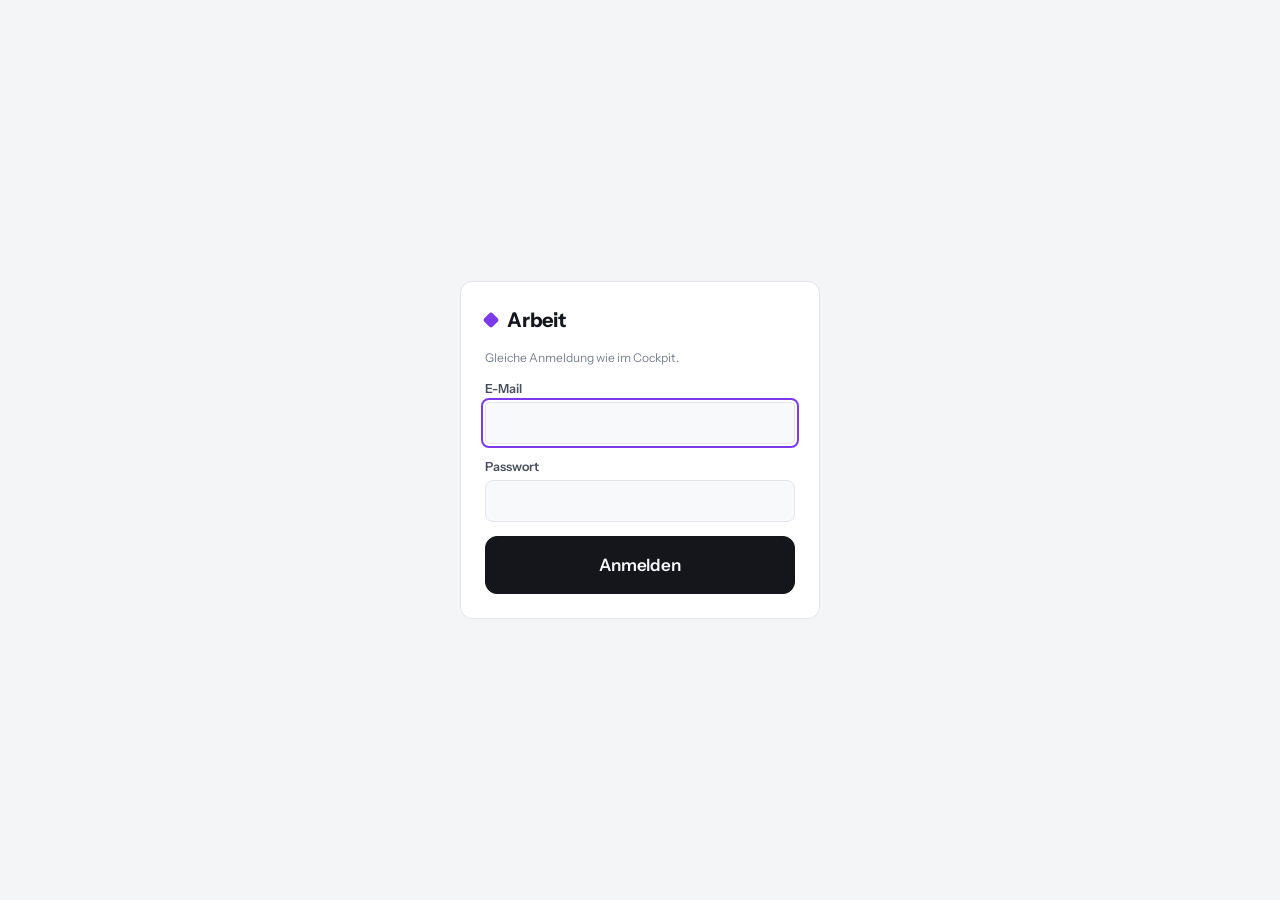
==== arbeit.html @ e33d7625 "Neue Seite Arbeit: Zeiterfassung, Erfolge, Vorhaben (Bauleiter); Link im Cockpit Co-Authored-By: Cla" ====
<!doctype html>
<html lang="de">
<head>
<meta charset="utf-8">
<meta name="viewport" content="width=device-width, initial-scale=1, viewport-fit=cover">
<meta name="robots" content="noindex, nofollow">
<title>Arbeit · Cockpit</title>
<meta name="theme-color" content="#f4f5f7">
<link rel="manifest" href="manifest.webmanifest">
<link rel="icon" href="icon.svg" type="image/svg+xml">
<link rel="apple-touch-icon" href="icon-180.png">
<meta name="mobile-web-app-capable" content="yes">
<meta name="apple-mobile-web-app-capable" content="yes">
<meta name="apple-mobile-web-app-title" content="Cockpit">
<script>try{var t=localStorage.getItem("cockpit_theme");if(t==="light"||t==="dark")document.documentElement.dataset.theme=t;}catch(e){}</script>
<link rel="preconnect" href="https://fonts.googleapis.com">
<link rel="preconnect" href="https://fonts.gstatic.com" crossorigin>
<link rel="stylesheet" href="https://fonts.googleapis.com/css2?family=Instrument+Sans:wght@400;500;600;700&family=JetBrains+Mono:wght@400;500;600&display=swap">
<style>
:root{
  --bg:#f4f5f7; --panel:#ffffff; --panel-2:#f8f9fb; --line:#e3e5ea; --line-2:#eceef2;
  --ink:#14161b; --ink-2:#4a4f5c; --ink-3:#7c8190;
  --brand:#c2272d; --work:#7c3aed; --work-soft:#efe9fd; --on-work:#ffffff;
  --good:#0f8a4f; --good-soft:#e3f4ea; --bad:#d23b3b; --bad-soft:#fbe7e7; --warn:#b77700; --warn-soft:#fbf1dc;
  --mono:"JetBrains Mono",ui-monospace,SFMono-Regular,Menlo,monospace;
  --sans:"Instrument Sans",system-ui,-apple-system,"Segoe UI",sans-serif;
}
@media (prefers-color-scheme: dark){
  :root:not([data-theme="light"]){
    color-scheme:dark;
    --bg:#0f1115; --panel:#171a20; --panel-2:#1c2027; --line:#2a2f38; --line-2:#232730;
    --ink:#f1f2f5; --ink-2:#b4b8c3; --ink-3:#848a98;
    --brand:#ef5a5f; --work:#a78bfa; --work-soft:#2a2140; --on-work:#14161b;
    --good:#3cc47e; --good-soft:#15301f; --bad:#f0625f; --bad-soft:#3a1c1c; --warn:#e2a63a; --warn-soft:#352a14;
  }
}
:root[data-theme="dark"]{
  color-scheme:dark;
  --bg:#0f1115; --panel:#171a20; --panel-2:#1c2027; --line:#2a2f38; --line-2:#232730;
  --ink:#f1f2f5; --ink-2:#b4b8c3; --ink-3:#848a98;
  --brand:#ef5a5f; --work:#a78bfa; --work-soft:#2a2140; --on-work:#14161b;
  --good:#3cc47e; --good-soft:#15301f; --bad:#f0625f; --bad-soft:#3a1c1c; --warn:#e2a63a; --warn-soft:#352a14;
}
*{box-sizing:border-box}
[hidden]{display:none!important}
body{margin:0;background:var(--bg);color:var(--ink);font-family:var(--sans);font-size:14px;line-height:1.45}
.wrap{max-width:760px;margin:0 auto;padding-inline:16px;padding-block:18px 60px;display:grid;gap:16px}
.wrap > *{min-width:0}
.num{font-family:var(--mono);font-variant-numeric:tabular-nums}
a{color:inherit}
:focus-visible{outline:2px solid var(--work);outline-offset:2px;border-radius:4px}
.top{display:flex;align-items:center;justify-content:space-between;gap:10px;flex-wrap:wrap}
.logo{display:flex;align-items:center;gap:10px;font-weight:700;font-size:20px;letter-spacing:-.01em}
.logo i{width:12px;height:12px;border-radius:3px;background:var(--work);display:block;transform:rotate(45deg)}
.links{display:flex;gap:8px;flex-wrap:wrap}
.link,.btn{display:inline-flex;align-items:center;justify-content:center;gap:6px;padding:7px 12px;border:1px solid var(--line);background:var(--panel);border-radius:8px;text-decoration:none;font:inherit;font-weight:500;font-size:13px;color:inherit;cursor:pointer;white-space:nowrap}
.link:hover,.btn:hover{border-color:var(--ink-3)}
.btn.primary{background:var(--ink);color:var(--bg);border-color:var(--ink);font-weight:600}
.btn.work{background:var(--work);color:var(--on-work);border-color:var(--work);font-weight:650}
.btn.big{padding:16px;font-size:17px;border-radius:12px;width:100%}
.btn.danger{color:var(--bad)}
.btn:disabled{opacity:.5;cursor:default}
.tabs{display:grid;grid-template-columns:repeat(3,1fr);border:1px solid var(--line);border-radius:10px;overflow:hidden;background:var(--panel)}
.tabs button{font:inherit;font-size:14px;font-weight:550;padding:10px;background:transparent;border:0;color:var(--ink-2);cursor:pointer}
.tabs button+button{border-left:1px solid var(--line)}
.tabs button[aria-selected="true"]{background:var(--work);color:var(--on-work)}
.card{background:var(--panel);border:1px solid var(--line);border-radius:12px;padding:16px;display:grid;gap:12px}
.card h2{margin:0;font-size:15px;font-weight:650}
.lbl{font-size:11.5px;text-transform:uppercase;letter-spacing:.06em;color:var(--ink-3);font-weight:600}
.big{font-size:26px;font-weight:600;letter-spacing:-.01em}
.muted{color:var(--ink-3)} .pos{color:var(--good)} .neg{color:var(--bad)} .err{color:var(--bad);font-size:13px}
.kpis{display:grid;grid-template-columns:repeat(3,1fr);gap:12px}
.kpis .big{font-size:19px;margin-top:3px}
.row{display:flex;align-items:center;justify-content:space-between;gap:10px}
.stepper{display:inline-flex;align-items:center;gap:8px}
.stepper button{width:34px;height:34px;border-radius:8px;border:1px solid var(--line);background:var(--panel-2);font:inherit;font-size:16px;color:inherit;cursor:pointer}
.list{list-style:none;margin:0;padding:0;display:grid}
.list li{padding:11px 0;border-bottom:1px solid var(--line-2);display:grid;gap:3px;cursor:pointer}
.list li:last-child{border-bottom:0}
.list .line1{display:flex;justify-content:space-between;gap:10px;align-items:baseline}
.list .line1 > :first-child{min-width:0;overflow:hidden;text-overflow:ellipsis;white-space:nowrap}
.list li,.list .line1{min-width:0}
.list .line1 > :last-child{flex:none}
.list .line1 > .wrap-title{white-space:normal;overflow:visible}
.list .sub{font-size:12.5px;color:var(--ink-2)}
.tag{display:inline-block;font-size:11px;font-weight:650;padding:1px 7px;border-radius:999px;background:var(--work-soft);color:var(--work);margin-left:6px;vertical-align:1px}
.tag.urlaub{background:var(--good-soft);color:var(--good)} .tag.krank{background:var(--bad-soft);color:var(--bad)} .tag.feiertag{background:var(--warn-soft);color:var(--warn)}
form.grid{display:grid;gap:10px}
label.f{display:grid;gap:4px;font-size:12.5px;font-weight:600;color:var(--ink-2)}
input,select,textarea{font:inherit;font-size:15px;padding:9px 11px;border:1px solid var(--line);border-radius:8px;background:var(--panel-2);color:var(--ink);width:100%;min-width:0}
textarea{min-height:64px;resize:vertical}
.two{display:grid;grid-template-columns:1fr 1fr;gap:10px}
.month{font-size:12px;text-transform:uppercase;letter-spacing:.06em;color:var(--ink-3);font-weight:650;margin-top:6px}
.status-sel{font-size:13px;padding:5px 8px;width:auto}
dialog{border:1px solid var(--line);border-radius:14px;background:var(--panel);color:var(--ink);padding:18px;width:min(460px,calc(100vw - 32px))}
dialog::backdrop{background:rgb(0 0 0 / .45)}
.toast{position:fixed;left:50%;bottom:24px;transform:translateX(-50%);background:var(--ink);color:var(--bg);padding:10px 16px;border-radius:10px;font-size:13.5px;font-weight:550;box-shadow:0 8px 24px rgb(0 0 0 / .2);z-index:10}
.hint{font-size:12px;color:var(--ink-3)}
.login{min-height:100vh;min-height:100dvh;display:grid;place-items:center;padding:48px 16px}
.login form{width:100%;max-width:360px;background:var(--panel);border:1px solid var(--line);border-radius:12px;padding:24px;display:grid;gap:14px}
@media (max-width:480px){ .two{grid-template-columns:1fr} .kpis .big{font-size:17px} }
</style>
</head>
<body>

<div class="login" id="login" hidden>
  <form id="login-form" autocomplete="on">
    <div class="logo"><i></i>Arbeit</div>
    <div class="hint">Gleiche Anmeldung wie im Cockpit.</div>
    <label class="f">E-Mail<input id="login-email" type="email" autocomplete="username" required></label>
    <label class="f">Passwort<input id="login-pass" type="password" autocomplete="current-password" required></label>
    <div class="err" id="login-err" role="alert" hidden></div>
    <button type="submit" class="btn primary big" id="login-btn">Anmelden</button>
  </form>
</div>

<div class="wrap" id="app" hidden>
  <header class="top">
    <div class="logo"><i></i>Arbeit <span class="muted" style="font-size:13px;font-weight:500" id="today"></span></div>
    <nav class="links">
      <a class="link" href="index.html">◆ Cockpit</a>
      <button type="button" class="link" id="theme-btn" aria-label="Farbschema wechseln"></button>
    </nav>
  </header>

  <div class="tabs" role="tablist">
    <button type="button" role="tab" data-tab="zeit">Zeit</button>
    <button type="button" role="tab" data-tab="erfolge">Erfolge</button>
    <button type="button" role="tab" data-tab="vorhaben">Vorhaben</button>
  </div>

  <!-- ================= ZEIT ================= -->
  <section data-panel="zeit" class="wrap" style="padding:0;gap:16px">
    <div class="card" id="today-card"><div class="muted">Wird geladen …</div></div>
    <div class="card">
      <div class="kpis">
        <div><div class="lbl">Diese Woche</div><div class="big num" id="k-week">–</div><div class="hint" id="k-week-sub"></div></div>
        <div><div class="lbl">Dieser Monat</div><div class="big num" id="k-month">–</div><div class="hint" id="k-month-sub"></div></div>
        <div><div class="lbl">Überstunden</div><div class="big num" id="k-over">–</div><div class="hint">seit Beginn</div></div>
      </div>
    </div>
    <div class="card">
      <div class="row"><h2>Tage</h2><button type="button" class="btn" id="add-day">+ Tag nachtragen</button></div>
      <ul class="list" id="day-list"></ul>
      <div class="hint">Antippen zum Bearbeiten. Soll: 8 h netto je Werktag (40 h/Woche, 45 min Pause). Urlaub/Krank/Feiertag zählen als erfüllt.</div>
    </div>
  </section>

  <!-- ================= ERFOLGE ================= -->
  <section data-panel="erfolge" class="wrap" style="padding:0;gap:16px" hidden>
    <div class="card">
      <h2>Erfolg festhalten</h2>
      <form class="grid" id="win-form">
        <label class="f">Was habe ich gemacht? *<input name="titel" required placeholder="z. B. Bauablauf Rohbau umgeplant"></label>
        <label class="f">Was hat es gebracht?<textarea name="wirkung" placeholder="Wirkung für Firma/Projekt/Team"></textarea></label>
        <div class="two">
          <label class="f">Messbar (Zahl)<input name="zahl" placeholder="z. B. 3 Tage früher, 4.000 € gespart"></label>
          <label class="f">Kategorie<select name="kategorie">
            <option>Zeit</option><option>Geld</option><option>Qualität</option><option>Sicherheit</option>
            <option>Team</option><option>Kunde</option><option>Prozess</option><option>Sonstiges</option></select></label>
        </div>
        <label class="f">Datum<input name="datum" type="date" required></label>
        <input type="hidden" name="id">
        <div class="row"><button type="submit" class="btn work" style="flex:1">Speichern</button><button type="button" class="btn" id="win-cancel" hidden>Abbrechen</button></div>
      </form>
      <div class="hint">Nur eigene Beiträge – keine Firmeninterna (Kundennamen, Preise, interne Dokumente).</div>
    </div>
    <div class="card"><div class="row"><h2>Gesammelt</h2><span class="muted" id="win-count"></span></div><div id="win-list"></div></div>
  </section>

  <!-- ================= VORHABEN ================= -->
  <section data-panel="vorhaben" class="wrap" style="padding:0;gap:16px" hidden>
    <div class="card">
      <h2>Neues Vorhaben / Idee</h2>
      <form class="grid" id="plan-form">
        <label class="f">Titel *<input name="titel" required placeholder="z. B. Wochenplanung mit Nachunternehmern einführen"></label>
        <label class="f">Notiz<textarea name="beschreibung" placeholder="Warum, wie, mit wem …"></textarea></label>
        <button type="submit" class="btn work">Hinzufügen</button>
      </form>
    </div>
    <div class="card"><h2>Liste</h2><div id="plan-list"></div></div>
  </section>
</div>

<!-- Tag bearbeiten -->
<dialog id="day-dlg">
  <form class="grid" id="day-form" method="dialog">
    <div class="row"><h2 style="margin:0;font-size:16px" id="day-dlg-title">Tag bearbeiten</h2></div>
    <div class="two">
      <label class="f">Datum<input name="tag" type="date" required></label>
      <label class="f">Art<select name="art"><option value="arbeit">Arbeit</option><option value="urlaub">Urlaub</option><option value="krank">Krank</option><option value="feiertag">Feiertag</option></select></label>
    </div>
    <div class="two" id="day-times">
      <label class="f">Beginn<input name="beginn" type="time"></label>
      <label class="f">Ende<input name="ende" type="time"></label>
    </div>
    <label class="f" id="day-pause">Pause (Minuten)<input name="pause_min" type="number" min="0" step="5"></label>
    <label class="f">Notiz<input name="notiz" placeholder="optional, z. B. Baustelle"></label>
    <div class="row">
      <button type="button" class="btn danger" id="day-del">Löschen</button>
      <span style="flex:1"></span>
      <button type="button" class="btn" id="day-cancel">Abbrechen</button>
      <button type="submit" class="btn primary">Speichern</button>
    </div>
  </form>
</dialog>

<div class="toast" id="toast" hidden></div>

<script>
(function(){
  // ---------- Grundlagen ----------
  const SUPABASE_URL = "https://qqsxtzbukkneptegkbkf.supabase.co";
  const SUPABASE_KEY = "sb_publishable_pOBjg9lbOcJwV-4qz9ilAw_YZwADBCT"; // öffentlich gedacht, Schutz über Login + RLS
  const SESSION_KEY = "cockpit_session";                                  // gleiche Sitzung wie Cockpit/Journal
  const SOLL_MIN = 8 * 60, DEFAULT_PAUSE = 45;
  const $ = s => document.querySelector(s);
  const esc = s => String(s ?? "").replace(/[&<>"]/g, c => ({"&":"&amp;","<":"&lt;",">":"&gt;",'"':"&quot;"}[c]));
  const pad = n => String(n).padStart(2, "0");
  const isoDay = d => `${d.getFullYear()}-${pad(d.getMonth()+1)}-${pad(d.getDate())}`;   // lokales Datum
  const hm = min => { const s = min < 0 ? "−" : ""; min = Math.abs(Math.round(min)); return `${s}${Math.floor(min/60)}:${pad(min%60)} h`; };
  const hmSigned = min => (min > 0 ? "+" : "") + hm(min);
  const clock = ts => ts ? new Date(ts).toLocaleTimeString("de-DE", {hour:"2-digit", minute:"2-digit"}) : "–";
  const dayLabel = tag => new Date(tag + "T12:00:00").toLocaleDateString("de-DE", {weekday:"short", day:"2-digit", month:"2-digit"});
  const isWeekday = tag => { const d = new Date(tag + "T12:00:00").getDay(); return d >= 1 && d <= 5; };
  function toast(msg){ const t = $("#toast"); t.textContent = msg; t.hidden = false; clearTimeout(t._h); t._h = setTimeout(() => t.hidden = true, 2200); }
  $("#today").textContent = new Date().toLocaleDateString("de-DE", {weekday:"long", day:"numeric", month:"long"});

  // ---------- Supabase ----------
  function loadSession(){ try{ return JSON.parse(localStorage.getItem(SESSION_KEY)); }catch(e){ return null; } }
  function saveSession(s){ try{ s ? localStorage.setItem(SESSION_KEY, JSON.stringify(s)) : localStorage.removeItem(SESSION_KEY); }catch(e){} }
  async function authRequest(grant, body){
    const res = await fetch(`${SUPABASE_URL}/auth/v1/token?grant_type=${grant}`, {method:"POST", headers:{apikey:SUPABASE_KEY, "Content-Type":"application/json"}, body:JSON.stringify(body)});
    const d = await res.json().catch(() => ({}));
    if(!res.ok) throw Object.assign(new Error(d.error_description || d.msg || d.message || ("HTTP " + res.status)), {status:res.status});
    const s = {access_token:d.access_token, refresh_token:d.refresh_token, expires_at:d.expires_at || Math.floor(Date.now()/1000) + (d.expires_in || 3600), email:d.user && d.user.email};
    saveSession(s); return s;
  }
  async function validSession(){
    const s = loadSession();
    if(!s || !s.refresh_token) return null;
    if(s.expires_at - 60 > Date.now()/1000) return s;
    try{ return await authRequest("refresh_token", {refresh_token:s.refresh_token}); }
    catch(e){ if(e.status >= 400 && e.status < 500) saveSession(null); return null; }
  }
  async function sb(method, path, body, prefer){
    const s = await validSession();
    if(!s){ showLogin(); throw new Error("nicht angemeldet"); }
    const res = await fetch(`${SUPABASE_URL}/rest/v1/${path}`, {method, headers:{apikey:SUPABASE_KEY, Authorization:"Bearer " + s.access_token, "Content-Type":"application/json", ...(prefer ? {Prefer:prefer} : {})}, body: body === undefined ? undefined : JSON.stringify(body)});
    if(res.status === 401){ saveSession(null); showLogin(); throw new Error("Sitzung abgelaufen"); }
    if(!res.ok) throw new Error(`HTTP ${res.status}: ${(await res.text()).slice(0,160)}`);
    const t = await res.text(); return t ? JSON.parse(t) : null;
  }
  const upsertDay = row => sb("POST", "work_days?on_conflict=tag", [{...row, updated_at:new Date().toISOString()}], "resolution=merge-duplicates,return=minimal");

  // ---------- ZEIT ----------
  let DAYS = [];
  const netMin = (d, now = Date.now()) => {
    if(d.art !== "arbeit") return isWeekday(d.tag) ? SOLL_MIN : 0;
    if(!d.beginn) return 0;
    const end = d.ende ? new Date(d.ende).getTime() : now;
    return Math.max(0, (end - new Date(d.beginn).getTime()) / 6e4 - (d.pause_min || 0));
  };
  const sollMin = d => isWeekday(d.tag) ? SOLL_MIN : 0;

  async function loadDays(){
    try{ DAYS = await sb("GET", "work_days?select=*&order=tag.desc&limit=400"); renderZeit(); }
    catch(e){ $("#today-card").innerHTML = `<div class="err">Arbeitszeiten konnten nicht geladen werden (${esc(e.message)}).</div>`; }
  }
  function renderZeit(){
    const today = isoDay(new Date()), d = DAYS.find(x => x.tag === today);
    const card = $("#today-card");
    if(!d || (d.art === "arbeit" && !d.beginn)){
      card.innerHTML = `<div class="lbl">Heute</div>
        <button type="button" class="btn work big" id="btn-start">▶ Arbeitsbeginn jetzt</button>
        <div class="hint">Vergessen? Über „+ Tag nachtragen“ unten kannst du Zeiten auch nachträglich eintragen.</div>`;
      $("#btn-start").onclick = () => stamp("start");
    } else if(d.art !== "arbeit"){
      card.innerHTML = `<div class="lbl">Heute</div><div class="big">${{urlaub:"Urlaub",krank:"Krank",feiertag:"Feiertag"}[d.art] || d.art}</div>`;
    } else if(!d.ende){
      card.innerHTML = `<div class="row"><div><div class="lbl">Heute seit ${clock(d.beginn)}</div><div class="big num" id="live-net">${hm(netMin(d))}</div><div class="hint">netto (abzgl. Pause)</div></div>
          <div class="stepper"><button type="button" id="p-minus" aria-label="Pause kürzer">−</button><div style="text-align:center"><div class="lbl">Pause</div><div class="num">${d.pause_min} min</div></div><button type="button" id="p-plus" aria-label="Pause länger">+</button></div></div>
        <button type="button" class="btn primary big" id="btn-end">■ Feierabend jetzt</button>`;
      $("#btn-end").onclick = () => stamp("end");
      $("#p-minus").onclick = () => changePause(-15); $("#p-plus").onclick = () => changePause(15);
    } else {
      const n = netMin(d), diff = n - sollMin(d);
      card.innerHTML = `<div class="row"><div><div class="lbl">Heute erledigt · ${clock(d.beginn)}–${clock(d.ende)}</div><div class="big num">${hm(n)}</div>
          <div class="hint">Pause ${d.pause_min} min · <span class="${diff >= 0 ? "pos" : "neg"}">${hmSigned(diff)}</span> gegenüber Soll</div></div>
          <button type="button" class="btn" id="btn-edit-today">Bearbeiten</button></div>`;
      $("#btn-edit-today").onclick = () => openDay(d);
    }
    // Kennzahlen
    const now = new Date(), monday = new Date(now); monday.setHours(0,0,0,0); monday.setDate(monday.getDate() - ((monday.getDay()+6)%7));
    const wk = isoDay(monday), mo = today.slice(0,7);
    const week = DAYS.filter(x => x.tag >= wk && x.tag <= today), month = DAYS.filter(x => x.tag.startsWith(mo));
    const sum = arr => arr.reduce((a,x) => a + netMin(x), 0);
    let wdMonth = 0; for(let i = 1; i <= new Date(now.getFullYear(), now.getMonth()+1, 0).getDate(); i++){ if(isWeekday(`${mo}-${pad(i)}`)) wdMonth++; }
    $("#k-week").textContent = hm(sum(week)); $("#k-week-sub").textContent = "von 40:00 h";
    $("#k-month").textContent = hm(sum(month)); $("#k-month-sub").textContent = `von ${hm(wdMonth * SOLL_MIN)}`;
    const over = DAYS.filter(x => x.art !== "arbeit" || x.ende).reduce((a,x) => a + netMin(x) - sollMin(x), 0); // offene Tage zählen erst nach Feierabend
    const ko = $("#k-over"); ko.textContent = hmSigned(over); ko.className = "big num " + (over >= 0 ? "pos" : "neg");
    // Liste
    $("#day-list").innerHTML = DAYS.slice(0, 60).map(x => {
      const n = netMin(x), diff = n - sollMin(x);
      const times = x.art === "arbeit" ? `${clock(x.beginn)}–${x.ende ? clock(x.ende) : "läuft"} · Pause ${x.pause_min} min` : "";
      return `<li data-tag="${x.tag}"><div class="line1"><span>${dayLabel(x.tag)}${x.art !== "arbeit" ? `<span class="tag ${x.art}">${esc({urlaub:"Urlaub",krank:"Krank",feiertag:"Feiertag"}[x.art])}</span>` : ""}</span>
        <span class="num">${hm(n)} <span class="${diff >= 0 ? "pos" : "neg"}" style="font-size:12px">${x.art === "arbeit" && x.ende ? hmSigned(diff) : ""}</span></span></div>
        <div class="sub">${esc(times)}${x.notiz ? (times ? " · " : "") + esc(x.notiz) : ""}</div></li>`;
    }).join("") || `<li class="muted" style="cursor:default">Noch keine Einträge.</li>`;
    document.querySelectorAll("#day-list li[data-tag]").forEach(li => li.onclick = () => openDay(DAYS.find(x => x.tag === li.dataset.tag)));
  }
  setInterval(() => { const el = $("#live-net"); const d = DAYS.find(x => x.tag === isoDay(new Date())); if(el && d && !d.ende) el.textContent = hm(netMin(d)); }, 30e3);

  async function stamp(kind){
    const today = isoDay(new Date()), d = DAYS.find(x => x.tag === today) || {tag:today, art:"arbeit", pause_min:DEFAULT_PAUSE};
    const row = {tag:today, art:"arbeit", pause_min:d.pause_min ?? DEFAULT_PAUSE, beginn:d.beginn || null, ende:d.ende || null, notiz:d.notiz || null};
    if(kind === "start") row.beginn = new Date().toISOString();
    if(kind === "end") row.ende = new Date().toISOString();
    try{ await upsertDay(row); toast(kind === "start" ? "Arbeitsbeginn gespeichert" : "Feierabend gespeichert"); await loadDays(); }
    catch(e){ toast("Fehler: " + e.message); }
  }
  async function changePause(delta){
    const d = DAYS.find(x => x.tag === isoDay(new Date())); if(!d) return;
    try{ await upsertDay({tag:d.tag, pause_min:Math.max(0, (d.pause_min || 0) + delta)}); await loadDays(); }catch(e){ toast("Fehler: " + e.message); }
  }

  // Tag bearbeiten / nachtragen
  const dlg = $("#day-dlg"), df = $("#day-form");
  const timeOf = ts => ts ? `${pad(new Date(ts).getHours())}:${pad(new Date(ts).getMinutes())}` : "";
  const tsOf = (tag, t) => t ? new Date(`${tag}T${t}:00`).toISOString() : null;
  function syncArt(){ const work = df.art.value === "arbeit"; $("#day-times").hidden = !work; $("#day-pause").hidden = !work; }
  df.art.onchange = syncArt;
  function openDay(d){
    const isNew = !d;
    d = d || {tag:isoDay(new Date()), art:"arbeit", pause_min:DEFAULT_PAUSE};
    $("#day-dlg-title").textContent = isNew ? "Tag nachtragen" : "Tag bearbeiten";
    df.tag.value = d.tag; df.tag.disabled = !isNew; df.art.value = d.art || "arbeit";
    df.beginn.value = timeOf(d.beginn); df.ende.value = timeOf(d.ende); df.pause_min.value = d.pause_min ?? DEFAULT_PAUSE; df.notiz.value = d.notiz || "";
    $("#day-del").hidden = isNew; syncArt(); dlg.showModal();
  }
  $("#add-day").onclick = () => openDay(null);
  $("#day-cancel").onclick = () => dlg.close();
  df.onsubmit = async e => {
    e.preventDefault();
    const tag = df.tag.value, art = df.art.value;
    if(art === "arbeit" && df.beginn.value && df.ende.value && df.ende.value <= df.beginn.value){ toast("Ende muss nach Beginn liegen"); return; }
    const row = {tag, art, notiz:df.notiz.value.trim() || null,
      beginn: art === "arbeit" ? tsOf(tag, df.beginn.value) : null, ende: art === "arbeit" ? tsOf(tag, df.ende.value) : null,
      pause_min: art === "arbeit" ? Math.max(0, parseInt(df.pause_min.value || "0", 10)) : 0};
    try{ await upsertDay(row); dlg.close(); toast("Gespeichert"); await loadDays(); }catch(err){ toast("Fehler: " + err.message); }
  };
  $("#day-del").onclick = async () => {
    if(!confirm("Diesen Tag wirklich löschen?")) return;
    try{ await sb("DELETE", `work_days?tag=eq.${df.tag.value}`, undefined, "return=minimal"); dlg.close(); toast("Gelöscht"); await loadDays(); }catch(e){ toast("Fehler: " + e.message); }
  };

  // ---------- ERFOLGE ----------
  let WINS = [];
  const wf = $("#win-form");
  function resetWin(){ wf.reset(); wf.datum.value = isoDay(new Date()); wf.id.value = ""; $("#win-cancel").hidden = true; }
  async function loadWins(){
    try{ WINS = await sb("GET", "work_wins?select=*&order=datum.desc,created_at.desc"); renderWins(); }
    catch(e){ $("#win-list").innerHTML = `<div class="err">Erfolge konnten nicht geladen werden (${esc(e.message)}).</div>`; }
  }
  function renderWins(){
    $("#win-count").textContent = WINS.length ? `${WINS.length} Einträge` : "";
    if(!WINS.length){ $("#win-list").innerHTML = `<div class="muted">Noch nichts gesammelt – der erste Erfolg kommt bestimmt.</div>`; return; }
    let html = "", last = "";
    WINS.forEach(w => {
      const m = new Date(w.datum + "T12:00:00").toLocaleDateString("de-DE", {month:"long", year:"numeric"});
      if(m !== last){ html += `${last ? "</ul>" : ""}<div class="month">${m}</div><ul class="list">`; last = m; }
      html += `<li data-id="${w.id}"><div class="line1"><span><b>${esc(w.titel)}</b>${w.kategorie ? `<span class="tag">${esc(w.kategorie)}</span>` : ""}</span><span class="muted" style="font-size:12px">${dayLabel(w.datum)}</span></div>
        ${w.wirkung ? `<div class="sub">${esc(w.wirkung)}</div>` : ""}${w.zahl ? `<div class="sub num">→ ${esc(w.zahl)}</div>` : ""}</li>`;
    });
    $("#win-list").innerHTML = html + "</ul>";
    document.querySelectorAll("#win-list li[data-id]").forEach(li => li.onclick = () => editWin(WINS.find(w => w.id === li.dataset.id)));
  }
  function editWin(w){
    wf.titel.value = w.titel; wf.wirkung.value = w.wirkung || ""; wf.zahl.value = w.zahl || ""; wf.kategorie.value = w.kategorie || "Sonstiges";
    wf.datum.value = w.datum; wf.id.value = w.id; $("#win-cancel").hidden = false; wf.scrollIntoView({behavior:"smooth"}); wf.titel.focus();
  }
  $("#win-cancel").onclick = resetWin;
  wf.onsubmit = async e => {
    e.preventDefault();
    const row = {titel:wf.titel.value.trim(), wirkung:wf.wirkung.value.trim() || null, zahl:wf.zahl.value.trim() || null, kategorie:wf.kategorie.value, datum:wf.datum.value};
    try{
      if(wf.id.value) await sb("PATCH", `work_wins?id=eq.${wf.id.value}`, row, "return=minimal");
      else await sb("POST", "work_wins", [row], "return=minimal");
      toast("Erfolg gespeichert"); resetWin(); await loadWins();
    }catch(err){ toast("Fehler: " + err.message); }
  };

  // ---------- VORHABEN ----------
  let PLANS = [];
  const STATUS = {idee:"Idee", laeuft:"Läuft", umgesetzt:"Umgesetzt", verworfen:"Verworfen"};
  const pf = $("#plan-form");
  async function loadPlans(){
    try{ PLANS = await sb("GET", "work_plans?select=*&order=created_at.desc"); renderPlans(); }
    catch(e){ $("#plan-list").innerHTML = `<div class="err">Vorhaben konnten nicht geladen werden (${esc(e.message)}).</div>`; }
  }
  function renderPlans(){
    const order = ["laeuft","idee","umgesetzt","verworfen"];
    const sorted = [...PLANS].sort((a,b) => order.indexOf(a.status) - order.indexOf(b.status));
    $("#plan-list").innerHTML = sorted.length ? `<ul class="list">${sorted.map(p => `<li style="cursor:default" data-id="${p.id}">
      <div class="line1"><span class="wrap-title" style="${p.status === "verworfen" ? "text-decoration:line-through;color:var(--ink-3)" : ""}"><b>${esc(p.titel)}</b></span>
        <select class="status-sel" data-id="${p.id}">${Object.entries(STATUS).map(([k,v]) => `<option value="${k}"${k === p.status ? " selected" : ""}>${v}</option>`).join("")}</select></div>
      ${p.beschreibung ? `<div class="sub">${esc(p.beschreibung)}</div>` : ""}</li>`).join("")}</ul>`
      : `<div class="muted">Noch keine Vorhaben.</div>`;
    document.querySelectorAll(".status-sel").forEach(sel => sel.onchange = () => setPlanStatus(sel.dataset.id, sel.value));
  }
  async function setPlanStatus(id, status){
    try{
      await sb("PATCH", `work_plans?id=eq.${id}`, {status, updated_at:new Date().toISOString()}, "return=minimal");
      const p = PLANS.find(x => x.id === id); await loadPlans();
      if(status === "umgesetzt" && p && confirm("Umgesetzt! Als Erfolg festhalten?")){
        showTab("erfolge"); resetWin(); wf.titel.value = p.titel; wf.wirkung.value = p.beschreibung || ""; wf.titel.focus();
      }
    }catch(e){ toast("Fehler: " + e.message); }
  }
  pf.onsubmit = async e => {
    e.preventDefault();
    try{ await sb("POST", "work_plans", [{titel:pf.titel.value.trim(), beschreibung:pf.beschreibung.value.trim() || null}], "return=minimal"); pf.reset(); toast("Vorhaben gespeichert"); await loadPlans(); }
    catch(err){ toast("Fehler: " + err.message); }
  };

  // ---------- Tabs ----------
  function showTab(name){
    document.querySelectorAll(".tabs button").forEach(b => b.setAttribute("aria-selected", String(b.dataset.tab === name)));
    document.querySelectorAll("[data-panel]").forEach(p => p.hidden = p.dataset.panel !== name);
    try{ localStorage.setItem("arbeit_tab", name); }catch(e){}
  }
  document.querySelectorAll(".tabs button").forEach(b => b.onclick = () => showTab(b.dataset.tab));
  let startTab = "zeit"; try{ startTab = localStorage.getItem("arbeit_tab") || "zeit"; }catch(e){}
  showTab(startTab);

  // ---------- Farbschema (wie im Cockpit) ----------
  const THEMES = ["system","light","dark"], THEME_LABEL = {system:"◐ Auto", light:"☀ Hell", dark:"☾ Dunkel"};
  function storedTheme(){ try{ return localStorage.getItem("cockpit_theme") || "system"; }catch(e){ return "system"; } }
  function applyTheme(t){
    if(t === "system") delete document.documentElement.dataset.theme; else document.documentElement.dataset.theme = t;
    try{ t === "system" ? localStorage.removeItem("cockpit_theme") : localStorage.setItem("cockpit_theme", t); }catch(e){}
    $("#theme-btn").textContent = THEME_LABEL[t];
    document.querySelector('meta[name="theme-color"]').setAttribute("content", getComputedStyle(document.body).backgroundColor);
  }
  $("#theme-btn").onclick = () => applyTheme(THEMES[(THEMES.indexOf(storedTheme()) + 1) % THEMES.length]);
  applyTheme(storedTheme());

  // ---------- Ansichten / Login ----------
  const loginEl = $("#login"), appEl = $("#app");
  function showLogin(){ appEl.hidden = true; loginEl.hidden = false; $("#login-email").focus(); }
  function showApp(){ loginEl.hidden = true; appEl.hidden = false; resetWin(); loadDays(); loadWins(); loadPlans(); }
  $("#login-form").addEventListener("submit", async e => {
    e.preventDefault();
    const btn = $("#login-btn"), err = $("#login-err");
    btn.disabled = true; err.hidden = true;
    try{ await authRequest("password", {email:$("#login-email").value.trim(), password:$("#login-pass").value}); $("#login-pass").value = ""; showApp(); }
    catch(ex){ err.textContent = ex.status === 400 ? "E-Mail oder Passwort falsch." : "Anmeldung fehlgeschlagen: " + ex.message; err.hidden = false; }
    finally{ btn.disabled = false; }
  });
  document.addEventListener("visibilitychange", () => { if(document.visibilityState === "visible" && !appEl.hidden) loadDays(); });
  validSession().then(s => s ? showApp() : showLogin());
})();
</script>
</body>
</html>
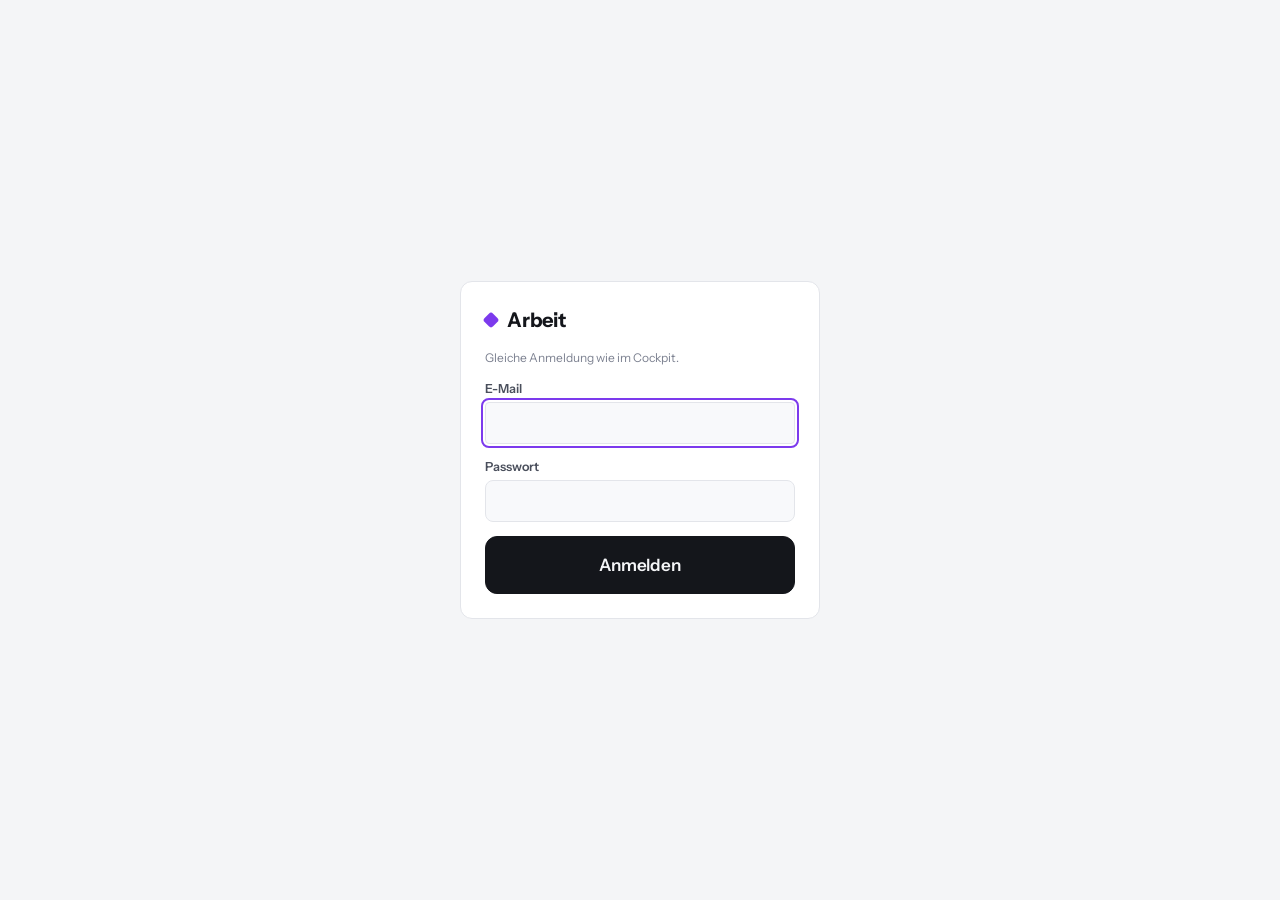
==== commit 6ba485d4: "To-dos auf der Startseite (abhaken, Fälligkeit, erledigt-Liste), Erfolge löschbar, Assistent kann To" ====
--- a/arbeit.html
+++ b/arbeit.html
@@ -161,7 +161,7 @@
         </div>
         <label class="f">Datum<input name="datum" type="date" required></label>
         <input type="hidden" name="id">
-        <div class="row"><button type="submit" class="btn work" style="flex:1">Speichern</button><button type="button" class="btn" id="win-cancel" hidden>Abbrechen</button></div>
+        <div class="row"><button type="submit" class="btn work" style="flex:1">Speichern</button><button type="button" class="btn" id="win-cancel" hidden>Abbrechen</button><button type="button" class="btn danger" id="win-del" hidden>Löschen</button></div>
       </form>
       <div class="hint">Nur eigene Beiträge – keine Firmeninterna (Kundennamen, Preise, interne Dokumente).</div>
     </div>
@@ -358,7 +358,7 @@
   // ---------- ERFOLGE ----------
   let WINS = [];
   const wf = $("#win-form");
-  function resetWin(){ wf.reset(); wf.datum.value = isoDay(new Date()); wf.id.value = ""; $("#win-cancel").hidden = true; }
+  function resetWin(){ wf.reset(); wf.datum.value = isoDay(new Date()); wf.id.value = ""; $("#win-cancel").hidden = true; $("#win-del").hidden = true; }
   async function loadWins(){
     try{ WINS = await sb("GET", "work_wins?select=*&order=datum.desc,created_at.desc"); renderWins(); }
     catch(e){ $("#win-list").innerHTML = `<div class="err">Erfolge konnten nicht geladen werden (${esc(e.message)}).</div>`; }
@@ -378,9 +378,14 @@
   }
   function editWin(w){
     wf.titel.value = w.titel; wf.wirkung.value = w.wirkung || ""; wf.zahl.value = w.zahl || ""; wf.kategorie.value = w.kategorie || "Sonstiges";
-    wf.datum.value = w.datum; wf.id.value = w.id; $("#win-cancel").hidden = false; wf.scrollIntoView({behavior:"smooth"}); wf.titel.focus();
+    wf.datum.value = w.datum; wf.id.value = w.id; $("#win-cancel").hidden = false; $("#win-del").hidden = false; wf.scrollIntoView({behavior:"smooth"}); wf.titel.focus();
   }
   $("#win-cancel").onclick = resetWin;
+  $("#win-del").onclick = async () => {
+    if(!wf.id.value || !confirm(`Erfolg „${wf.titel.value}“ wirklich löschen?`)) return;
+    try{ await sb("DELETE", `work_wins?id=eq.${wf.id.value}`, undefined, "return=minimal"); toast("Erfolg gelöscht"); resetWin(); await loadWins(); }
+    catch(err){ toast("Fehler: " + err.message); }
+  };
   wf.onsubmit = async e => {
     e.preventDefault();
     const row = {titel:wf.titel.value.trim(), wirkung:wf.wirkung.value.trim() || null, zahl:wf.zahl.value.trim() || null, kategorie:wf.kategorie.value, datum:wf.datum.value};
